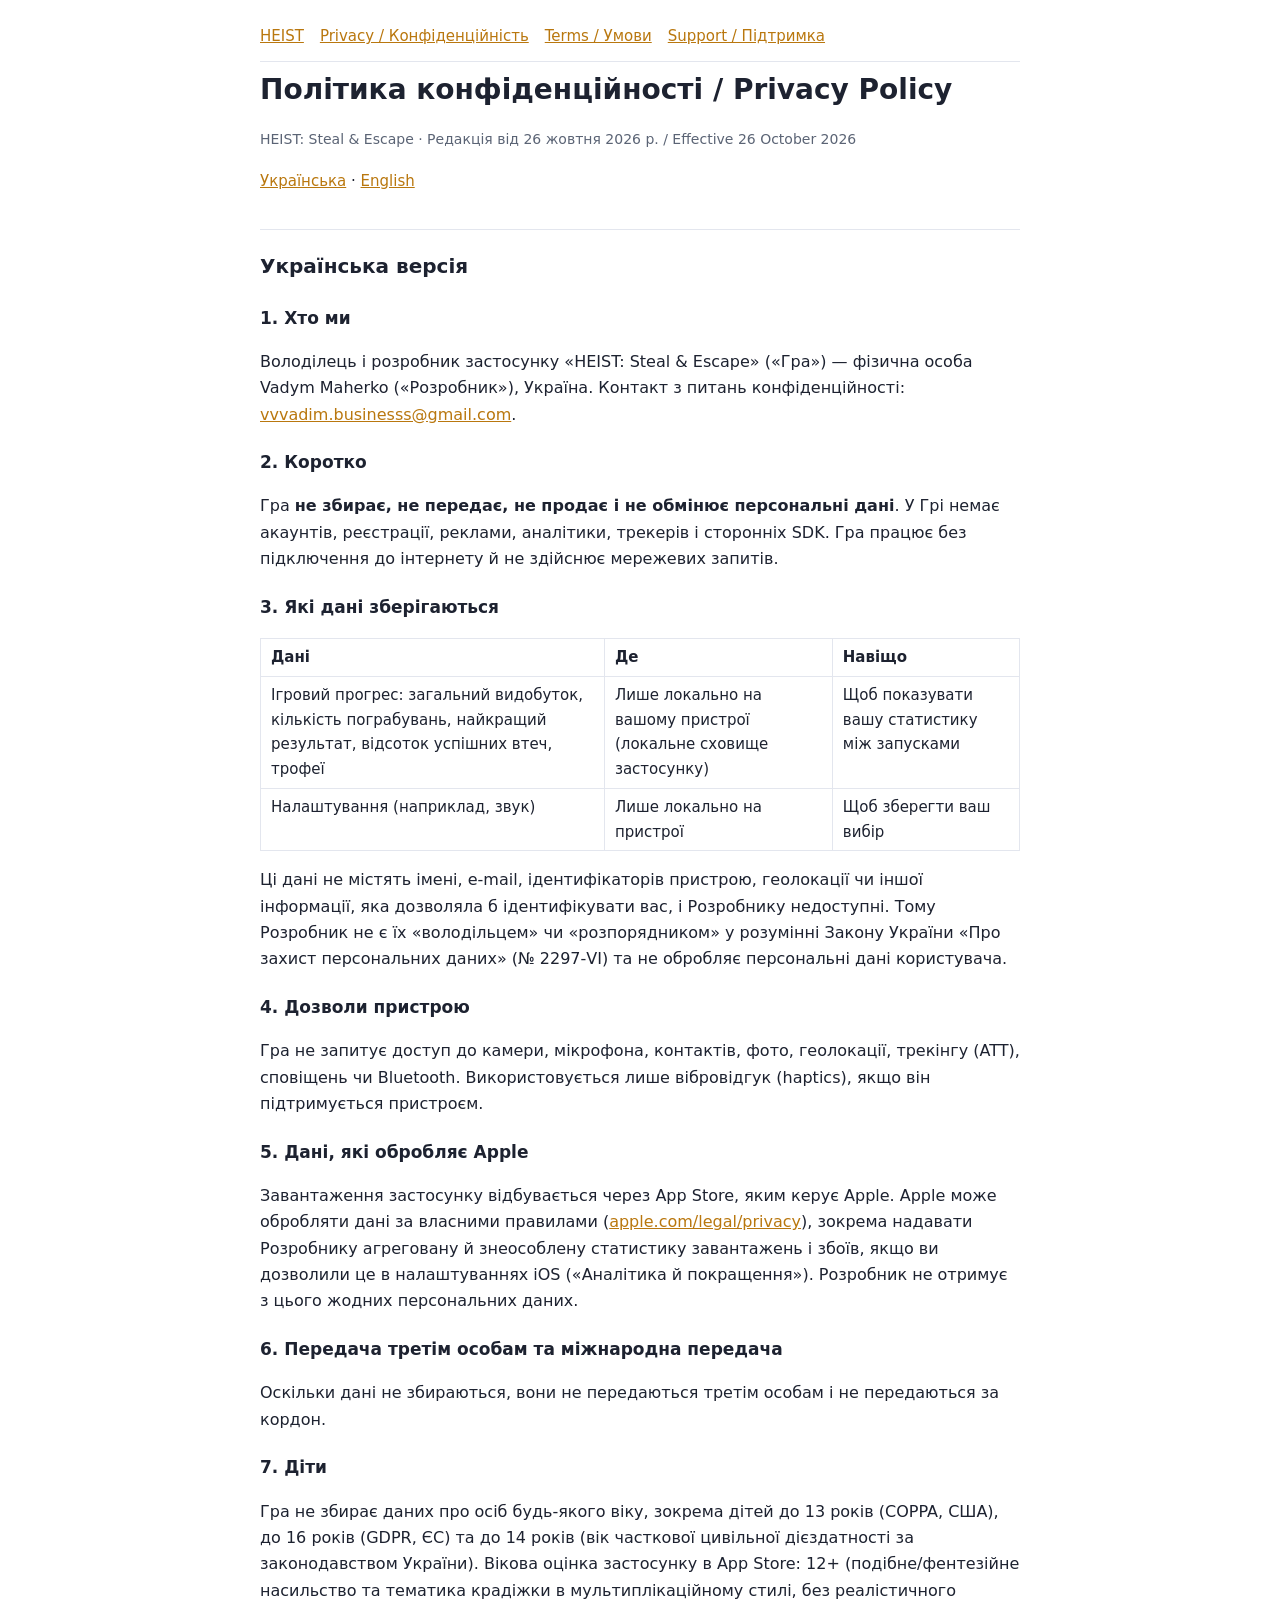
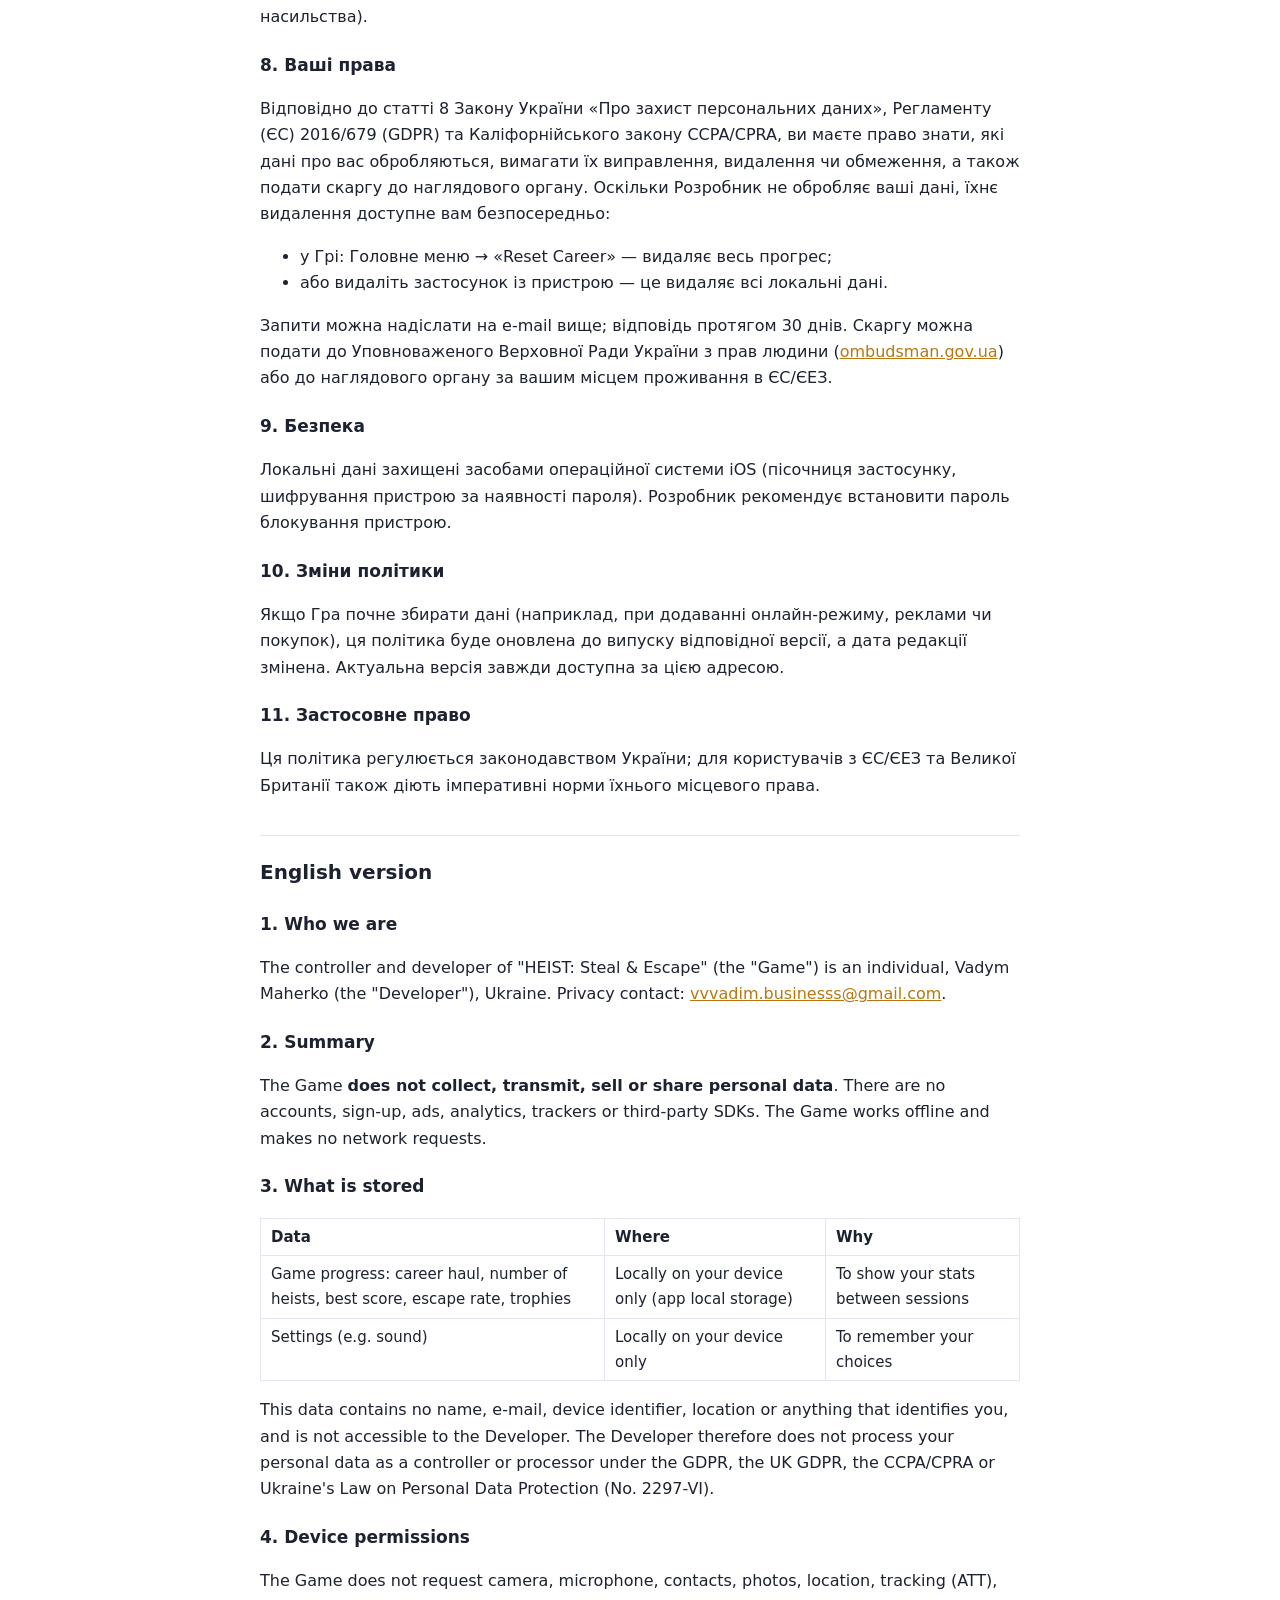
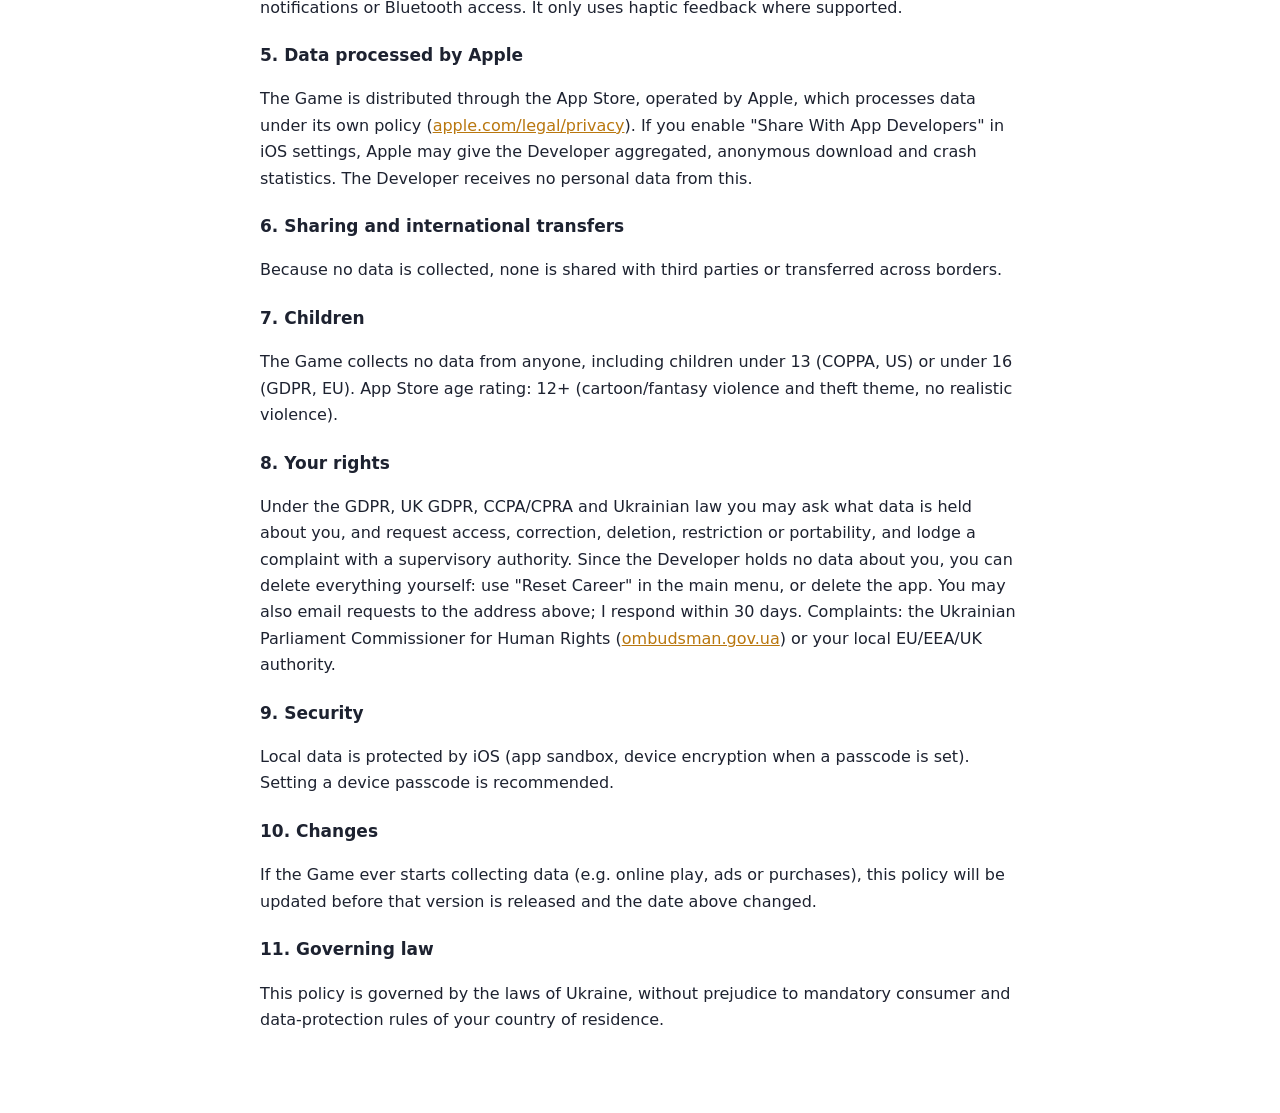
==== privacy.html @ 2043fbf2 "Add terms, support, bilingual privacy policy" ====
<!doctype html><html lang="uk"><head><meta charset="utf-8"><meta name="viewport" content="width=device-width,initial-scale=1"><title>HEIST – Privacy Policy / Політика конфіденційності</title><link rel="stylesheet" href="style.css"></head><body><nav><a href="./">HEIST</a><a href="privacy.html">Privacy / Конфіденційність</a><a href="terms.html">Terms / Умови</a><a href="support.html">Support / Підтримка</a></nav>
<h1>Політика конфіденційності / Privacy Policy</h1>
<p class="mut">HEIST: Steal &amp; Escape · Редакція від 26 жовтня 2026 р. / Effective 26 October 2026</p>
<p class="lang"><a href="#uk">Українська</a> · <a href="#en">English</a></p>

<h2 id="uk">Українська версія</h2>
<h3>1. Хто ми</h3>
<p>Володілець і розробник застосунку «HEIST: Steal &amp; Escape» («Гра») — фізична особа Vadym Maherko («Розробник»), Україна. Контакт з питань конфіденційності: <a href="mailto:vvvadim.businesss@gmail.com">vvvadim.businesss@gmail.com</a>.</p>
<h3>2. Коротко</h3>
<p>Гра <b>не збирає, не передає, не продає і не обмінює персональні дані</b>. У Грі немає акаунтів, реєстрації, реклами, аналітики, трекерів і сторонніх SDK. Гра працює без підключення до інтернету й не здійснює мережевих запитів.</p>
<h3>3. Які дані зберігаються</h3>
<table><tr><th>Дані</th><th>Де</th><th>Навіщо</th></tr>
<tr><td>Ігровий прогрес: загальний видобуток, кількість пограбувань, найкращий результат, відсоток успішних втеч, трофеї</td><td>Лише локально на вашому пристрої (локальне сховище застосунку)</td><td>Щоб показувати вашу статистику між запусками</td></tr>
<tr><td>Налаштування (наприклад, звук)</td><td>Лише локально на пристрої</td><td>Щоб зберегти ваш вибір</td></tr></table>
<p>Ці дані не містять імені, e-mail, ідентифікаторів пристрою, геолокації чи іншої інформації, яка дозволяла б ідентифікувати вас, і Розробнику недоступні. Тому Розробник не є їх «володільцем» чи «розпорядником» у розумінні Закону України «Про захист персональних даних» (№ 2297-VI) та не обробляє персональні дані користувача.</p>
<h3>4. Дозволи пристрою</h3>
<p>Гра не запитує доступ до камери, мікрофона, контактів, фото, геолокації, трекінгу (ATT), сповіщень чи Bluetooth. Використовується лише вібровідгук (haptics), якщо він підтримується пристроєм.</p>
<h3>5. Дані, які обробляє Apple</h3>
<p>Завантаження застосунку відбувається через App Store, яким керує Apple. Apple може обробляти дані за власними правилами (<a href="https://www.apple.com/legal/privacy/">apple.com/legal/privacy</a>), зокрема надавати Розробнику агреговану й знеособлену статистику завантажень і збоїв, якщо ви дозволили це в налаштуваннях iOS («Аналітика й покращення»). Розробник не отримує з цього жодних персональних даних.</p>
<h3>6. Передача третім особам та міжнародна передача</h3>
<p>Оскільки дані не збираються, вони не передаються третім особам і не передаються за кордон.</p>
<h3>7. Діти</h3>
<p>Гра не збирає даних про осіб будь-якого віку, зокрема дітей до 13 років (COPPA, США), до 16 років (GDPR, ЄС) та до 14 років (вік часткової цивільної дієздатності за законодавством України). Вікова оцінка застосунку в App Store: 12+ (подібне/фентезійне насильство та тематика крадіжки в мультиплікаційному стилі, без реалістичного насильства).</p>
<h3>8. Ваші права</h3>
<p>Відповідно до статті 8 Закону України «Про захист персональних даних», Регламенту (ЄС) 2016/679 (GDPR) та Каліфорнійського закону CCPA/CPRA, ви маєте право знати, які дані про вас обробляються, вимагати їх виправлення, видалення чи обмеження, а також подати скаргу до наглядового органу. Оскільки Розробник не обробляє ваші дані, їхнє видалення доступне вам безпосередньо:</p>
<ul><li>у Грі: Головне меню → «Reset Career» — видаляє весь прогрес;</li><li>або видаліть застосунок із пристрою — це видаляє всі локальні дані.</li></ul>
<p>Запити можна надіслати на e-mail вище; відповідь протягом 30 днів. Скаргу можна подати до Уповноваженого Верховної Ради України з прав людини (<a href="https://ombudsman.gov.ua">ombudsman.gov.ua</a>) або до наглядового органу за вашим місцем проживання в ЄС/ЄЕЗ.</p>
<h3>9. Безпека</h3>
<p>Локальні дані захищені засобами операційної системи iOS (пісочниця застосунку, шифрування пристрою за наявності пароля). Розробник рекомендує встановити пароль блокування пристрою.</p>
<h3>10. Зміни політики</h3>
<p>Якщо Гра почне збирати дані (наприклад, при додаванні онлайн-режиму, реклами чи покупок), ця політика буде оновлена до випуску відповідної версії, а дата редакції змінена. Актуальна версія завжди доступна за цією адресою.</p>
<h3>11. Застосовне право</h3>
<p>Ця політика регулюється законодавством України; для користувачів з ЄС/ЄЕЗ та Великої Британії також діють імперативні норми їхнього місцевого права.</p>

<h2 id="en">English version</h2>
<h3>1. Who we are</h3>
<p>The controller and developer of "HEIST: Steal &amp; Escape" (the "Game") is an individual, Vadym Maherko (the "Developer"), Ukraine. Privacy contact: <a href="mailto:vvvadim.businesss@gmail.com">vvvadim.businesss@gmail.com</a>.</p>
<h3>2. Summary</h3>
<p>The Game <b>does not collect, transmit, sell or share personal data</b>. There are no accounts, sign-up, ads, analytics, trackers or third-party SDKs. The Game works offline and makes no network requests.</p>
<h3>3. What is stored</h3>
<table><tr><th>Data</th><th>Where</th><th>Why</th></tr>
<tr><td>Game progress: career haul, number of heists, best score, escape rate, trophies</td><td>Locally on your device only (app local storage)</td><td>To show your stats between sessions</td></tr>
<tr><td>Settings (e.g. sound)</td><td>Locally on your device only</td><td>To remember your choices</td></tr></table>
<p>This data contains no name, e-mail, device identifier, location or anything that identifies you, and is not accessible to the Developer. The Developer therefore does not process your personal data as a controller or processor under the GDPR, the UK GDPR, the CCPA/CPRA or Ukraine's Law on Personal Data Protection (No. 2297-VI).</p>
<h3>4. Device permissions</h3>
<p>The Game does not request camera, microphone, contacts, photos, location, tracking (ATT), notifications or Bluetooth access. It only uses haptic feedback where supported.</p>
<h3>5. Data processed by Apple</h3>
<p>The Game is distributed through the App Store, operated by Apple, which processes data under its own policy (<a href="https://www.apple.com/legal/privacy/">apple.com/legal/privacy</a>). If you enable "Share With App Developers" in iOS settings, Apple may give the Developer aggregated, anonymous download and crash statistics. The Developer receives no personal data from this.</p>
<h3>6. Sharing and international transfers</h3>
<p>Because no data is collected, none is shared with third parties or transferred across borders.</p>
<h3>7. Children</h3>
<p>The Game collects no data from anyone, including children under 13 (COPPA, US) or under 16 (GDPR, EU). App Store age rating: 12+ (cartoon/fantasy violence and theft theme, no realistic violence).</p>
<h3>8. Your rights</h3>
<p>Under the GDPR, UK GDPR, CCPA/CPRA and Ukrainian law you may ask what data is held about you, and request access, correction, deletion, restriction or portability, and lodge a complaint with a supervisory authority. Since the Developer holds no data about you, you can delete everything yourself: use "Reset Career" in the main menu, or delete the app. You may also email requests to the address above; I respond within 30 days. Complaints: the Ukrainian Parliament Commissioner for Human Rights (<a href="https://ombudsman.gov.ua">ombudsman.gov.ua</a>) or your local EU/EEA/UK authority.</p>
<h3>9. Security</h3>
<p>Local data is protected by iOS (app sandbox, device encryption when a passcode is set). Setting a device passcode is recommended.</p>
<h3>10. Changes</h3>
<p>If the Game ever starts collecting data (e.g. online play, ads or purchases), this policy will be updated before that version is released and the date above changed.</p>
<h3>11. Governing law</h3>
<p>This policy is governed by the laws of Ukraine, without prejudice to mandatory consumer and data-protection rules of your country of residence.</p>
</body></html>
---- style.css ----
:root{--bg:#fff;--fg:#1d2230;--mut:#5b6475;--ac:#b9770e;--line:#e3e6ee}
@media(prefers-color-scheme:dark){:root{--bg:#11151d;--fg:#e8ebf2;--mut:#9aa3b5;--ac:#f5b939;--line:#262d3b}}
body{font:16px/1.65 -apple-system,system-ui,"Segoe UI",sans-serif;background:var(--bg);color:var(--fg);max-width:760px;margin:0 auto;padding:24px 16px 64px}
h1{font-size:28px;margin:.2em 0}h2{font-size:20px;margin-top:1.8em;border-top:1px solid var(--line);padding-top:1em}h3{font-size:17px;margin-top:1.2em}
a{color:var(--ac)}nav{display:flex;gap:16px;flex-wrap:wrap;padding-bottom:12px;border-bottom:1px solid var(--line);font-size:15px}
.mut{color:var(--mut);font-size:14px}.lang{margin:1.2em 0;font-size:15px}table{border-collapse:collapse;width:100%;font-size:15px}td,th{border:1px solid var(--line);padding:6px 10px;text-align:left;vertical-align:top}
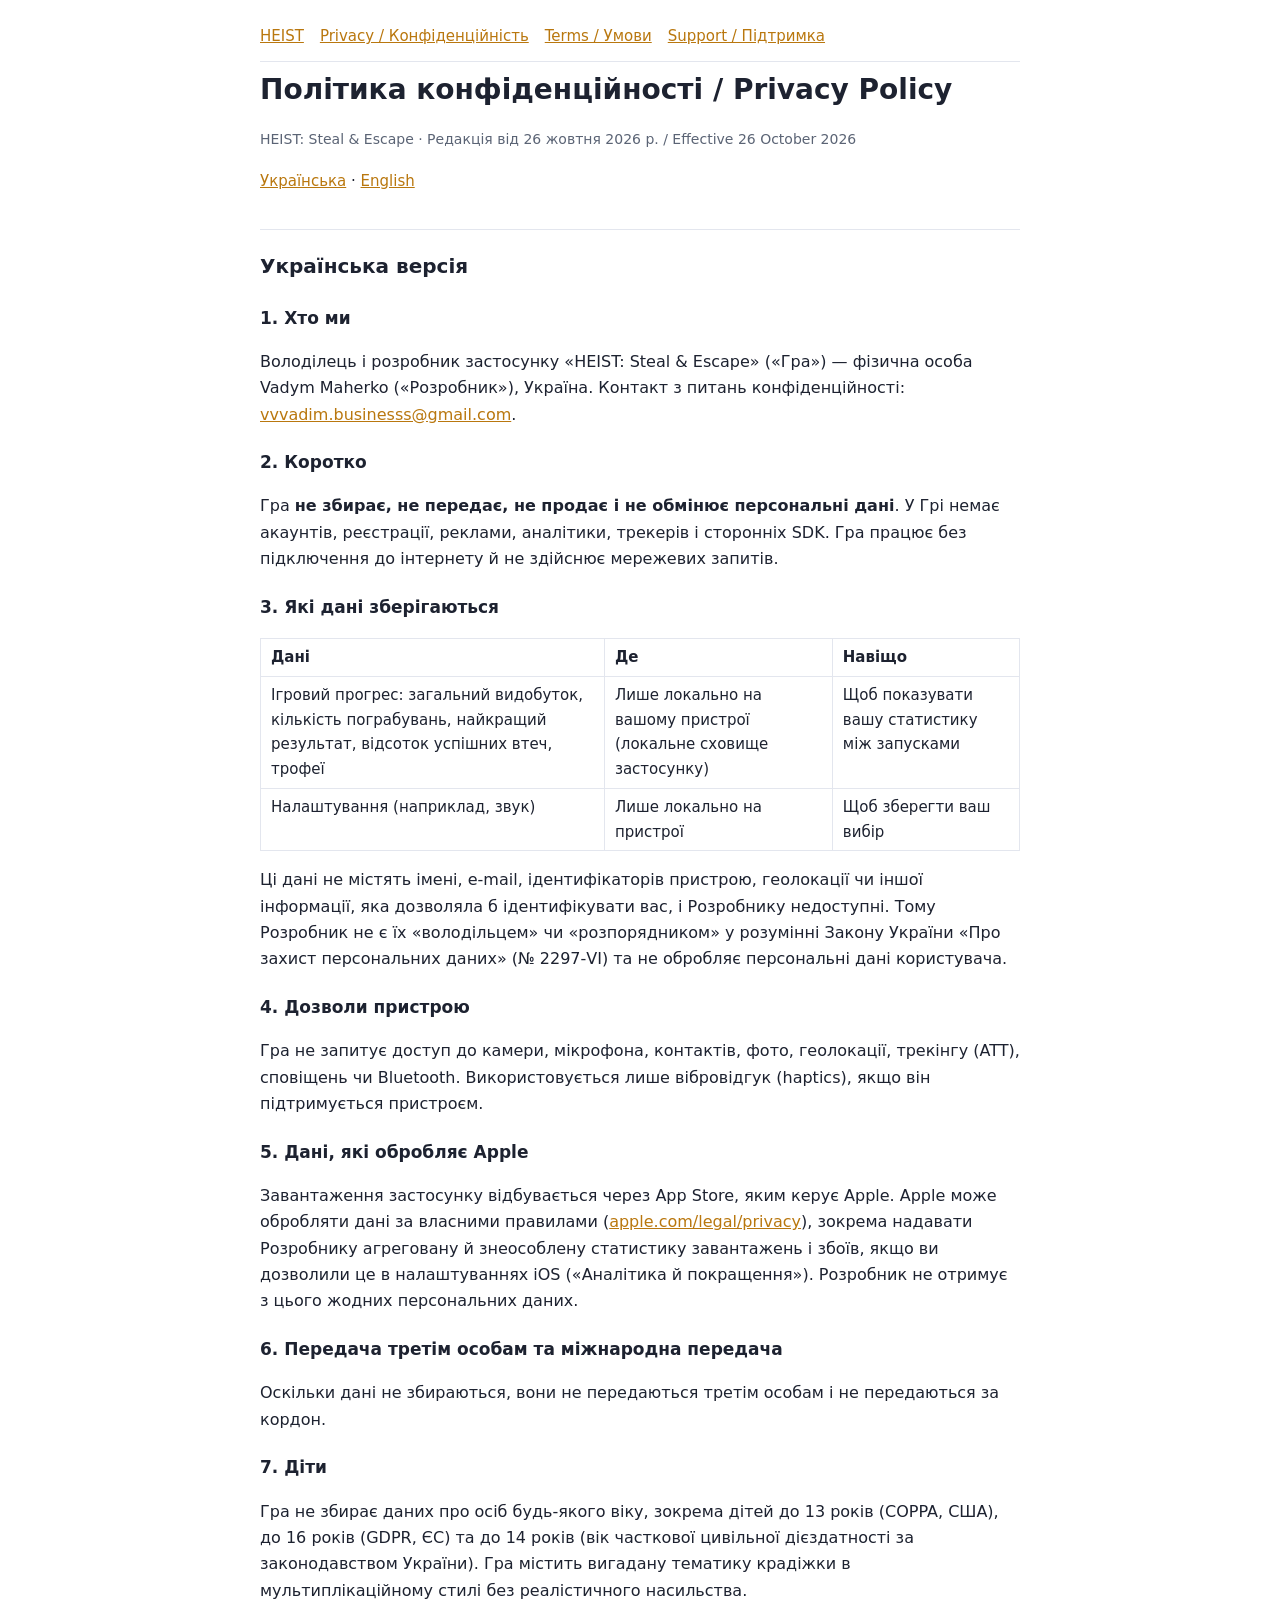
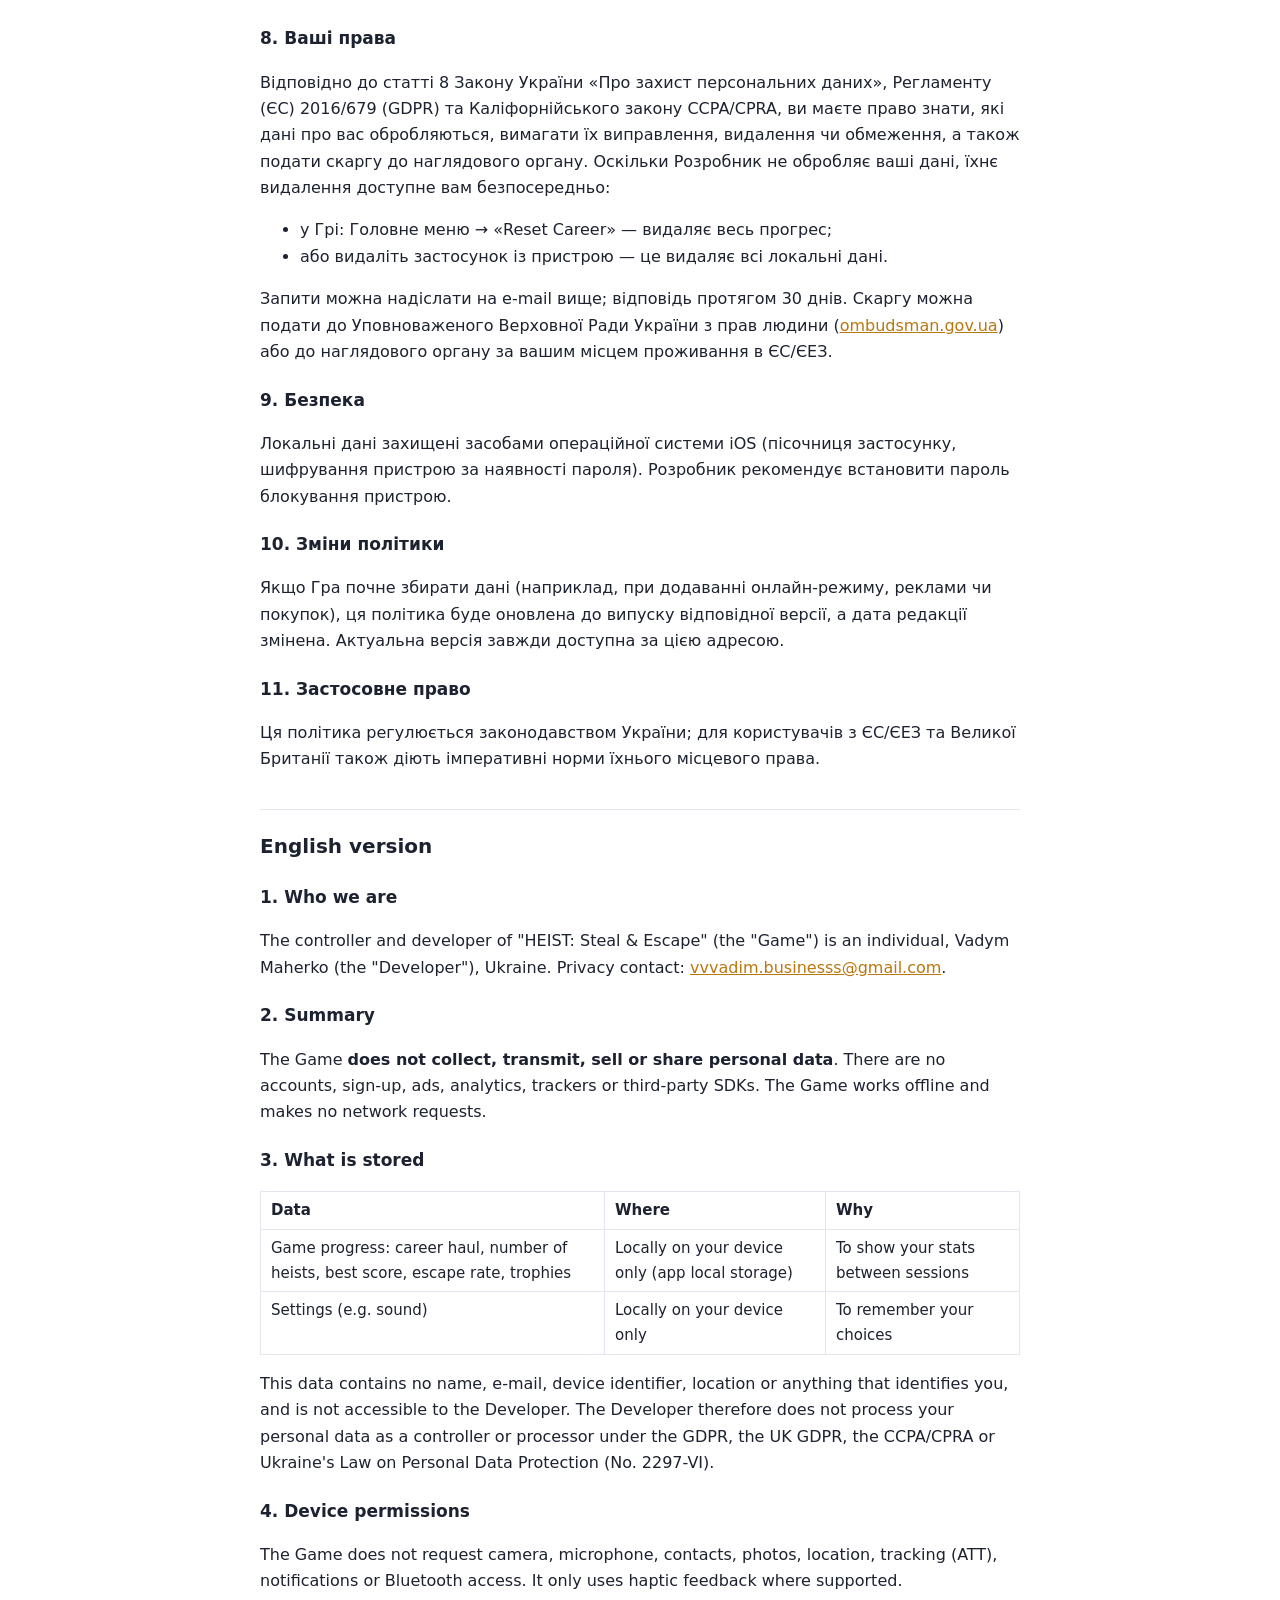
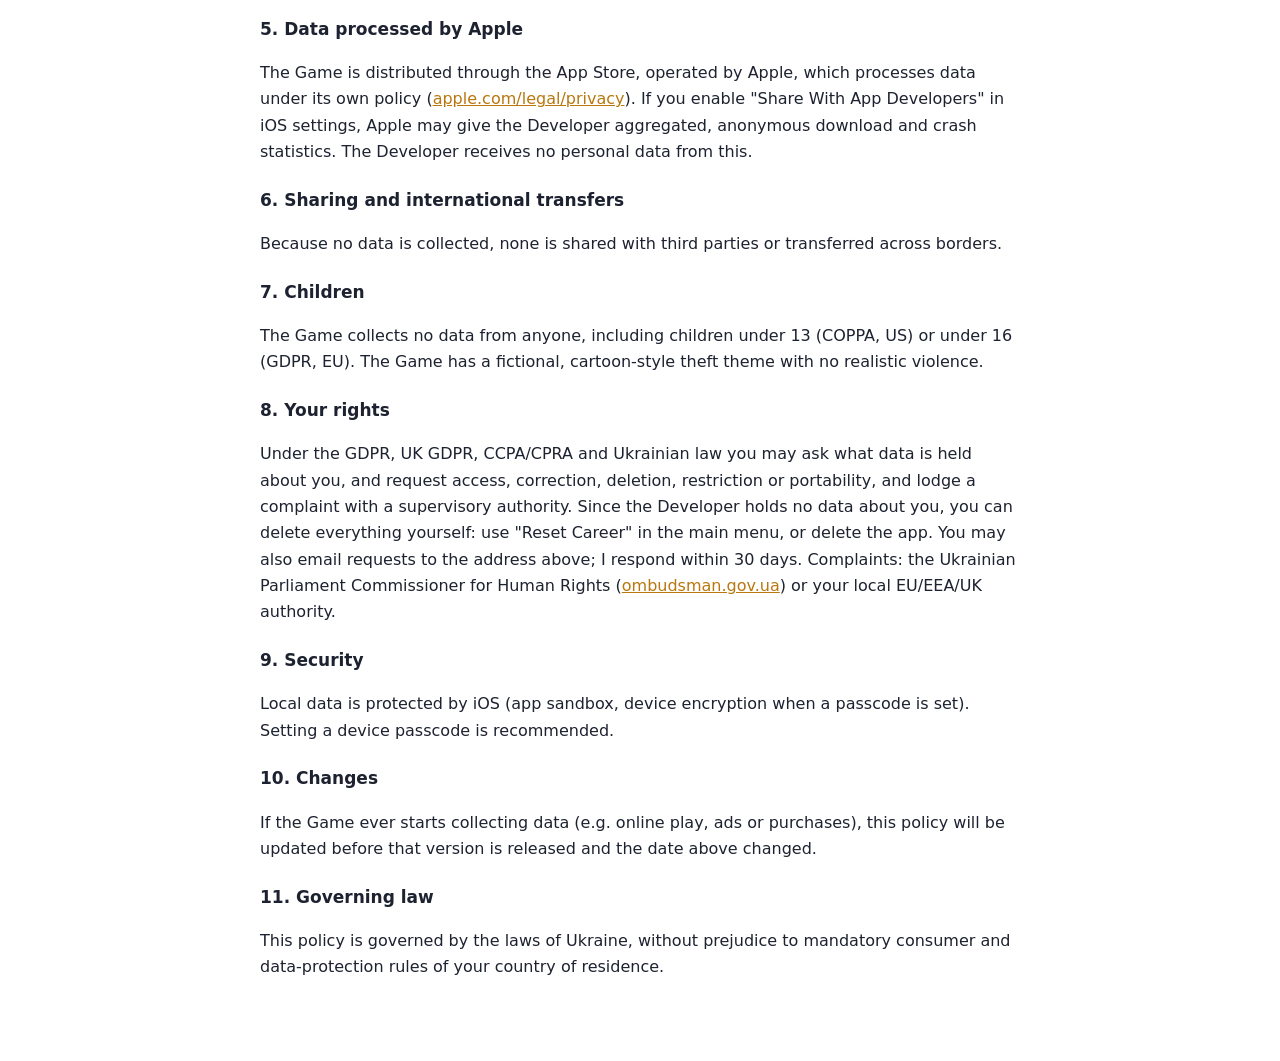
==== commit 8f7e1a6e: "Neutral age wording" ====
--- a/privacy.html
+++ b/privacy.html
@@ -20,7 +20,7 @@
 <h3>6. Передача третім особам та міжнародна передача</h3>
 <p>Оскільки дані не збираються, вони не передаються третім особам і не передаються за кордон.</p>
 <h3>7. Діти</h3>
-<p>Гра не збирає даних про осіб будь-якого віку, зокрема дітей до 13 років (COPPA, США), до 16 років (GDPR, ЄС) та до 14 років (вік часткової цивільної дієздатності за законодавством України). Вікова оцінка застосунку в App Store: 12+ (подібне/фентезійне насильство та тематика крадіжки в мультиплікаційному стилі, без реалістичного насильства).</p>
+<p>Гра не збирає даних про осіб будь-якого віку, зокрема дітей до 13 років (COPPA, США), до 16 років (GDPR, ЄС) та до 14 років (вік часткової цивільної дієздатності за законодавством України). Гра містить вигадану тематику крадіжки в мультиплікаційному стилі без реалістичного насильства.</p>
 <h3>8. Ваші права</h3>
 <p>Відповідно до статті 8 Закону України «Про захист персональних даних», Регламенту (ЄС) 2016/679 (GDPR) та Каліфорнійського закону CCPA/CPRA, ви маєте право знати, які дані про вас обробляються, вимагати їх виправлення, видалення чи обмеження, а також подати скаргу до наглядового органу. Оскільки Розробник не обробляє ваші дані, їхнє видалення доступне вам безпосередньо:</p>
 <ul><li>у Грі: Головне меню → «Reset Career» — видаляє весь прогрес;</li><li>або видаліть застосунок із пристрою — це видаляє всі локальні дані.</li></ul>
@@ -49,7 +49,7 @@
 <h3>6. Sharing and international transfers</h3>
 <p>Because no data is collected, none is shared with third parties or transferred across borders.</p>
 <h3>7. Children</h3>
-<p>The Game collects no data from anyone, including children under 13 (COPPA, US) or under 16 (GDPR, EU). App Store age rating: 12+ (cartoon/fantasy violence and theft theme, no realistic violence).</p>
+<p>The Game collects no data from anyone, including children under 13 (COPPA, US) or under 16 (GDPR, EU). The Game has a fictional, cartoon-style theft theme with no realistic violence.</p>
 <h3>8. Your rights</h3>
 <p>Under the GDPR, UK GDPR, CCPA/CPRA and Ukrainian law you may ask what data is held about you, and request access, correction, deletion, restriction or portability, and lodge a complaint with a supervisory authority. Since the Developer holds no data about you, you can delete everything yourself: use "Reset Career" in the main menu, or delete the app. You may also email requests to the address above; I respond within 30 days. Complaints: the Ukrainian Parliament Commissioner for Human Rights (<a href="https://ombudsman.gov.ua">ombudsman.gov.ua</a>) or your local EU/EEA/UK authority.</p>
 <h3>9. Security</h3>
